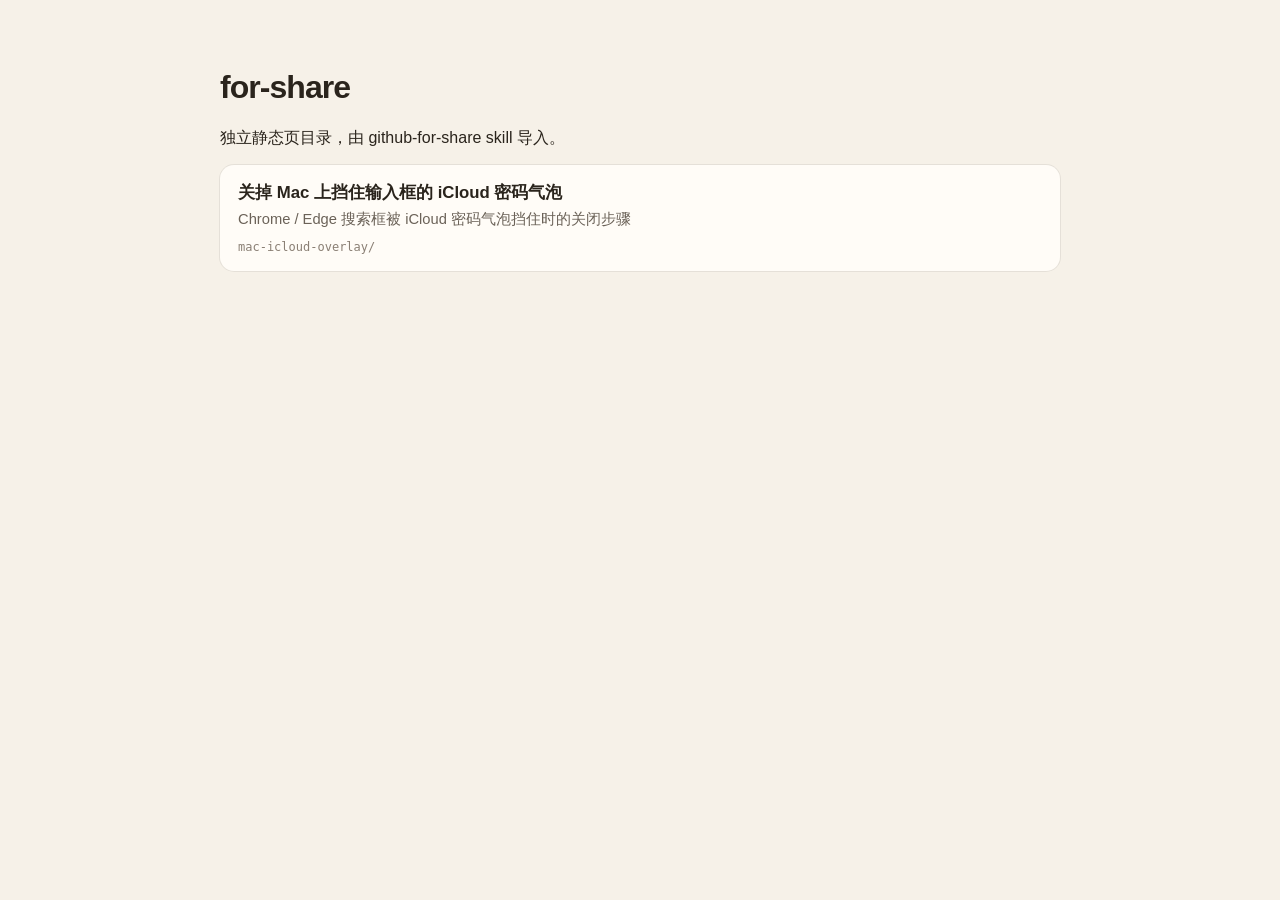
==== index.html @ 5c908255 "Publish static share page: mac-icloud-overlay" ====
<!doctype html>
<html lang="zh-CN">
<head>
  <meta charset="utf-8" />
  <meta name="viewport" content="width=device-width, initial-scale=1" />
  <title>for-share</title>
  <style>
    :root { color-scheme: light; font-family: "PingFang SC", "Hiragino Sans GB", "Noto Sans SC", sans-serif; }
    body { margin: 0; background: #f6f1e8; color: #2a241c; }
    main { max-width: 840px; margin: 0 auto; padding: 48px 20px 80px; }
    h1 { font-size: 2rem; letter-spacing: -0.03em; }
    .grid { display: grid; gap: 12px; }
    .card { display: block; padding: 16px 18px; background: #fffcf7; border-radius: 14px; text-decoration: none; color: inherit; box-shadow: 0 0 0 1px #00000012; }
    .card h2 { margin: 0 0 6px; font-size: 1.05rem; }
    .card p { margin: 0 0 8px; color: #6b6258; font-size: 0.92rem; }
    .card span { font-family: ui-monospace, Menlo, monospace; font-size: 12px; color: #8a7f74; }
    .empty { color: #6b6258; }
  </style>
</head>
<body>
  <main>
    <h1>for-share</h1>
    <p>独立静态页目录，由 github-for-share skill 导入。</p>
    <div class="grid">
      <a class="card" href="https://iambean.github.io/for-share/mac-icloud-overlay/">
  <h2>关掉 Mac 上挡住输入框的 iCloud 密码气泡</h2>
  <p>Chrome / Edge 搜索框被 iCloud 密码气泡挡住时的关闭步骤</p>
  <span>mac-icloud-overlay/</span>
</a>
    </div>
  </main>
</body>
</html>
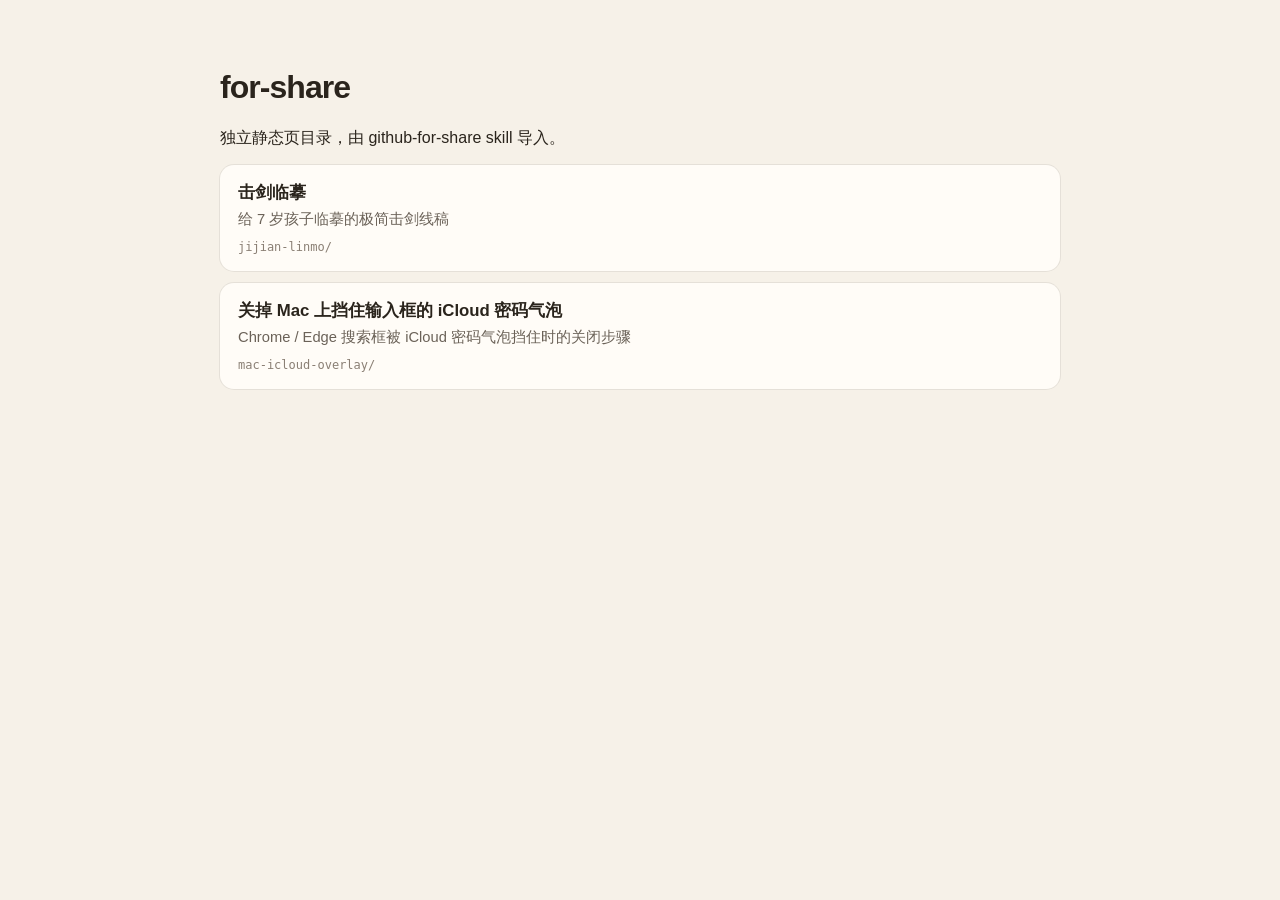
==== commit 50134858: "Publish static share page: jijian-linmo" ====
--- a/index.html
+++ b/index.html
@@ -22,7 +22,12 @@
     <h1>for-share</h1>
     <p>独立静态页目录，由 github-for-share skill 导入。</p>
     <div class="grid">
-      <a class="card" href="https://iambean.github.io/for-share/mac-icloud-overlay/">
+      <a class="card" href="https://iambean.github.io/for-share/jijian-linmo/">
+  <h2>击剑临摹</h2>
+  <p>给 7 岁孩子临摹的极简击剑线稿</p>
+  <span>jijian-linmo/</span>
+</a>
+<a class="card" href="https://iambean.github.io/for-share/mac-icloud-overlay/">
   <h2>关掉 Mac 上挡住输入框的 iCloud 密码气泡</h2>
   <p>Chrome / Edge 搜索框被 iCloud 密码气泡挡住时的关闭步骤</p>
   <span>mac-icloud-overlay/</span>
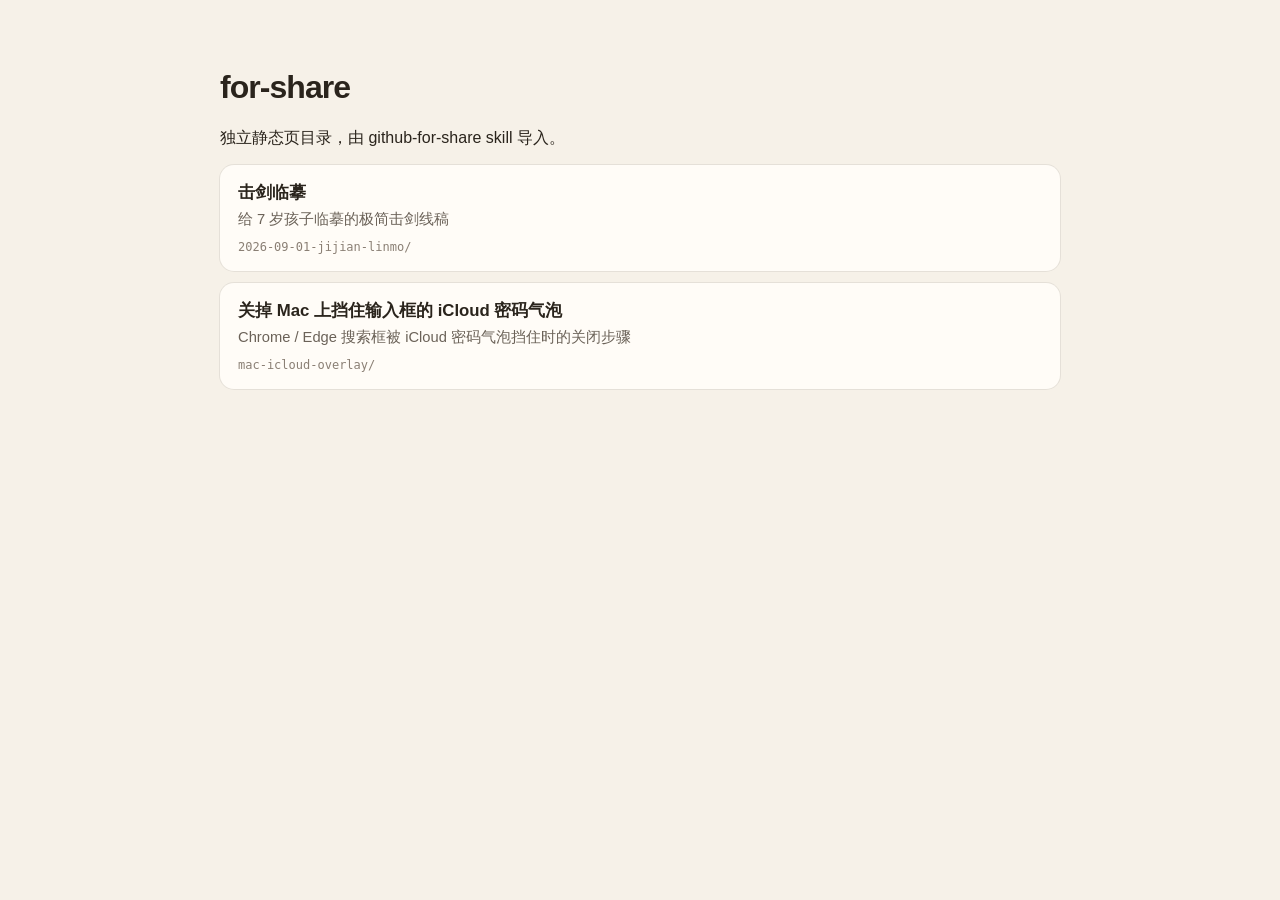
==== commit 07424050: "Publish static share page: 2026-09-01-jijian-linmo" ====
--- a/index.html
+++ b/index.html
@@ -22,10 +22,10 @@
     <h1>for-share</h1>
     <p>独立静态页目录，由 github-for-share skill 导入。</p>
     <div class="grid">
-      <a class="card" href="https://iambean.github.io/for-share/jijian-linmo/">
+      <a class="card" href="https://iambean.github.io/for-share/2026-09-01-jijian-linmo/">
   <h2>击剑临摹</h2>
   <p>给 7 岁孩子临摹的极简击剑线稿</p>
-  <span>jijian-linmo/</span>
+  <span>2026-09-01-jijian-linmo/</span>
 </a>
 <a class="card" href="https://iambean.github.io/for-share/mac-icloud-overlay/">
   <h2>关掉 Mac 上挡住输入框的 iCloud 密码气泡</h2>
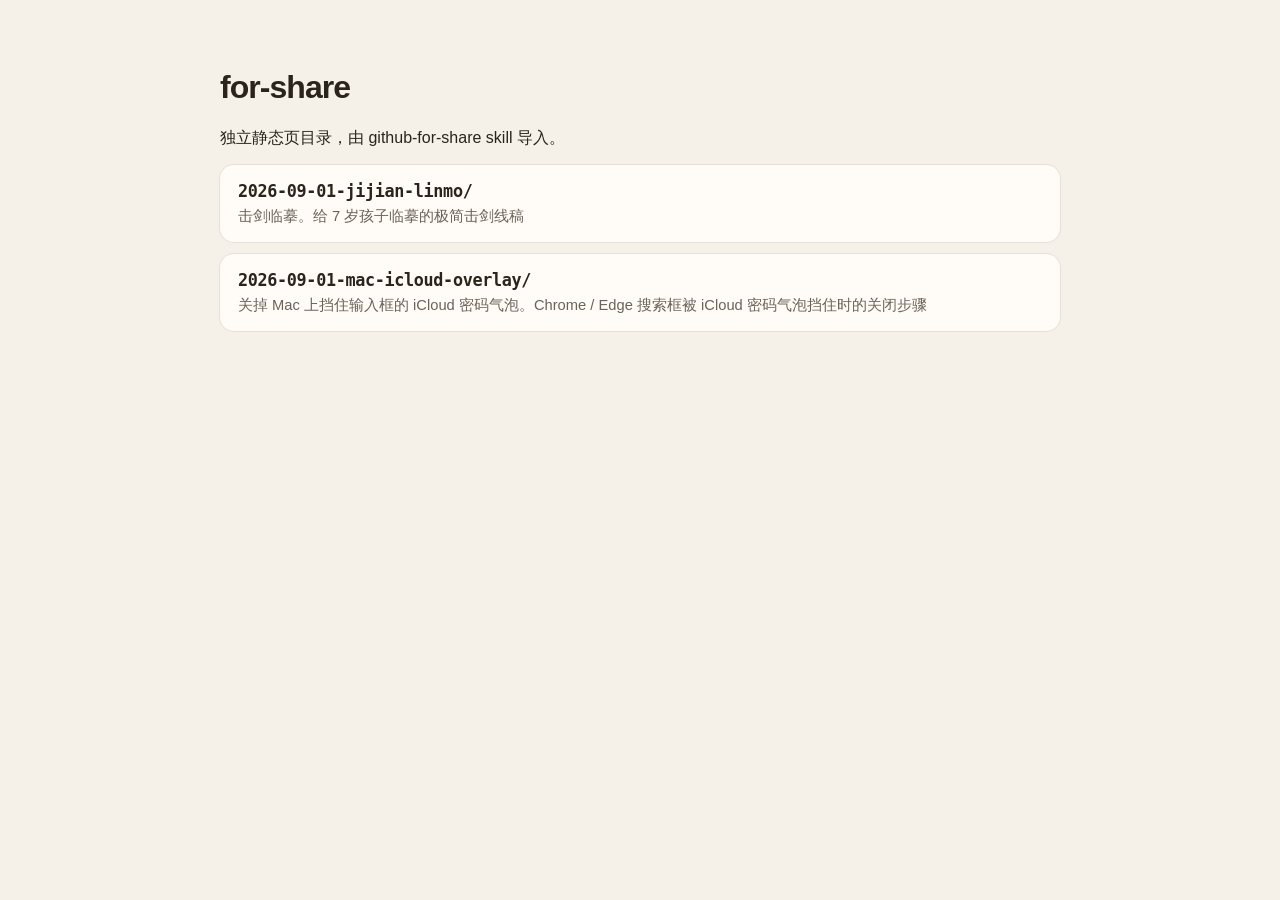
==== commit 3298f59d: "Refresh for-share catalog titles and dated slugs" ====
--- a/index.html
+++ b/index.html
@@ -11,9 +11,8 @@
     h1 { font-size: 2rem; letter-spacing: -0.03em; }
     .grid { display: grid; gap: 12px; }
     .card { display: block; padding: 16px 18px; background: #fffcf7; border-radius: 14px; text-decoration: none; color: inherit; box-shadow: 0 0 0 1px #00000012; }
-    .card h2 { margin: 0 0 6px; font-size: 1.05rem; }
-    .card p { margin: 0 0 8px; color: #6b6258; font-size: 0.92rem; }
-    .card span { font-family: ui-monospace, Menlo, monospace; font-size: 12px; color: #8a7f74; }
+    .card h2 { margin: 0 0 6px; font-size: 1.05rem; font-family: ui-monospace, Menlo, monospace; letter-spacing: -0.02em; }
+    .card p { margin: 0; color: #6b6258; font-size: 0.92rem; }
     .empty { color: #6b6258; }
   </style>
 </head>
@@ -23,14 +22,12 @@
     <p>独立静态页目录，由 github-for-share skill 导入。</p>
     <div class="grid">
       <a class="card" href="https://iambean.github.io/for-share/2026-09-01-jijian-linmo/">
-  <h2>击剑临摹</h2>
-  <p>给 7 岁孩子临摹的极简击剑线稿</p>
-  <span>2026-09-01-jijian-linmo/</span>
+  <h2>2026-09-01-jijian-linmo/</h2>
+  <p>击剑临摹。给 7 岁孩子临摹的极简击剑线稿</p>
 </a>
-<a class="card" href="https://iambean.github.io/for-share/mac-icloud-overlay/">
-  <h2>关掉 Mac 上挡住输入框的 iCloud 密码气泡</h2>
-  <p>Chrome / Edge 搜索框被 iCloud 密码气泡挡住时的关闭步骤</p>
-  <span>mac-icloud-overlay/</span>
+<a class="card" href="https://iambean.github.io/for-share/2026-09-01-mac-icloud-overlay/">
+  <h2>2026-09-01-mac-icloud-overlay/</h2>
+  <p>关掉 Mac 上挡住输入框的 iCloud 密码气泡。Chrome / Edge 搜索框被 iCloud 密码气泡挡住时的关闭步骤</p>
 </a>
     </div>
   </main>
